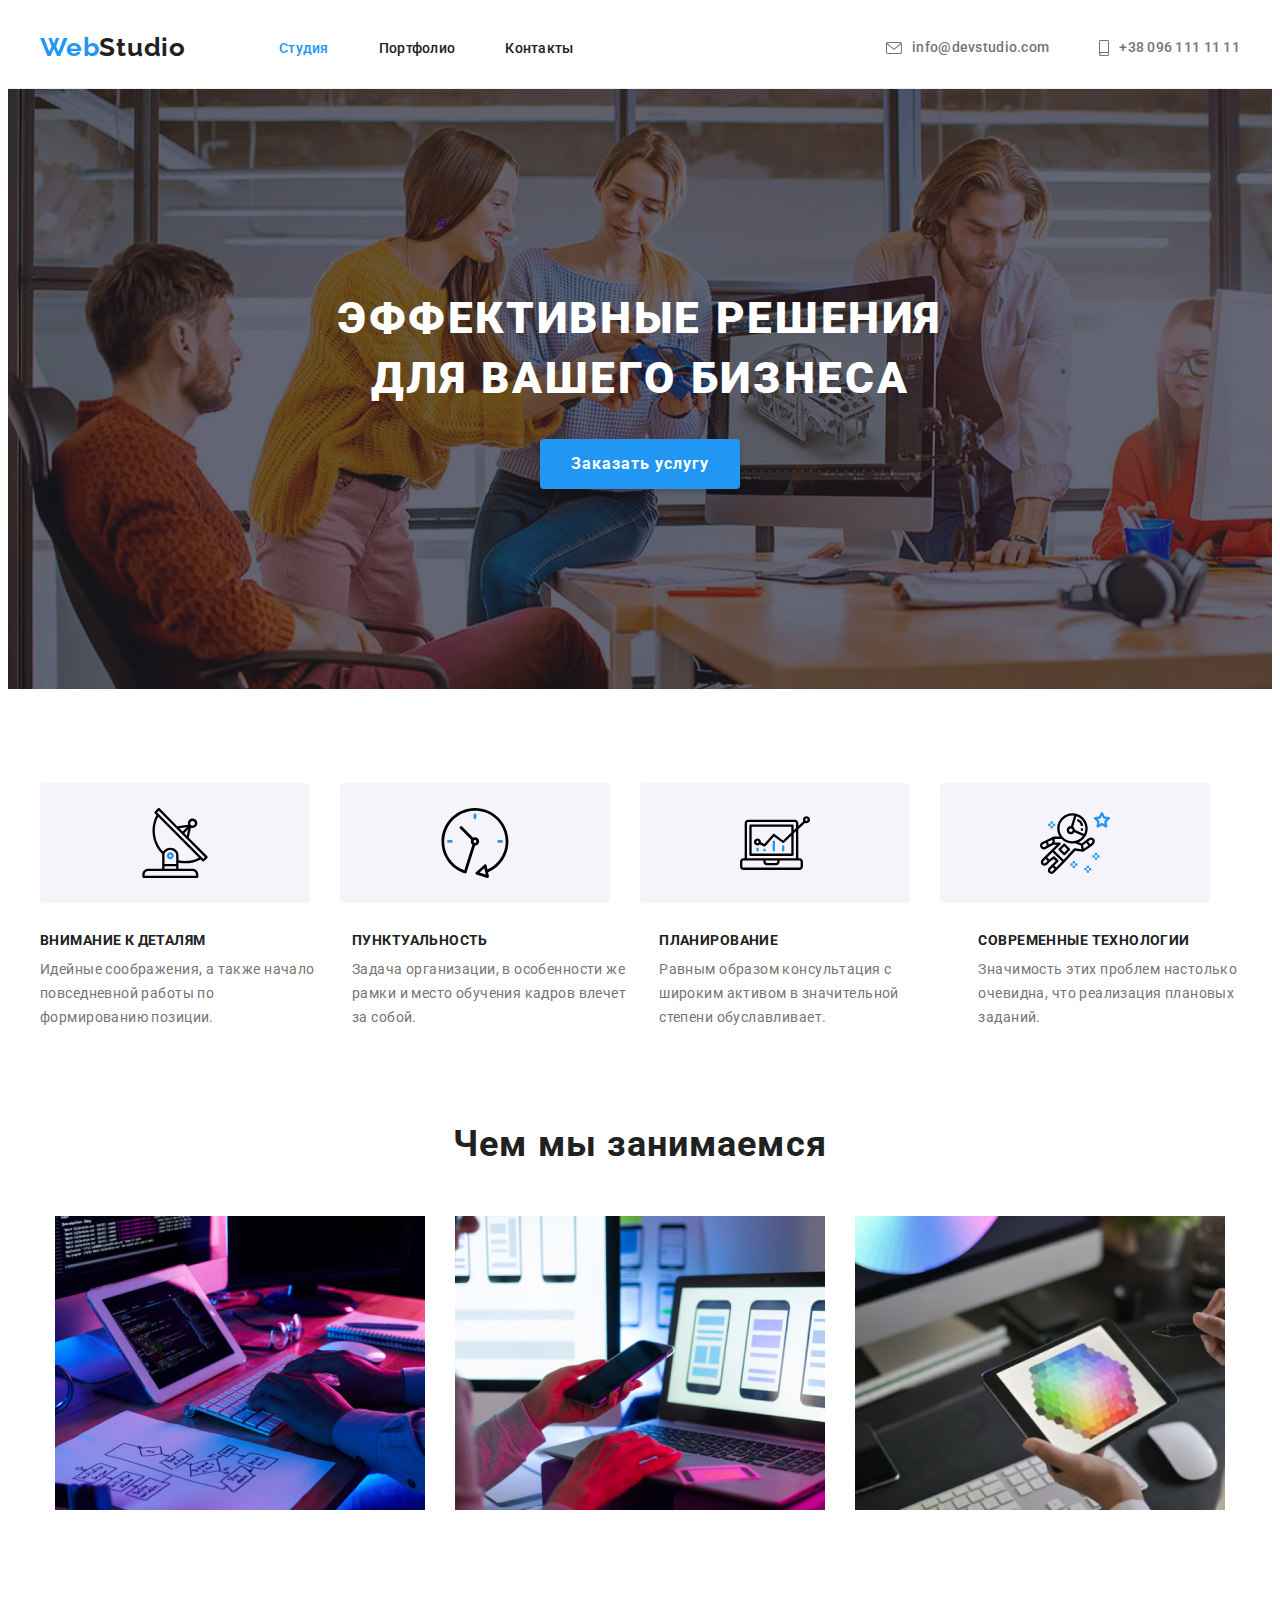
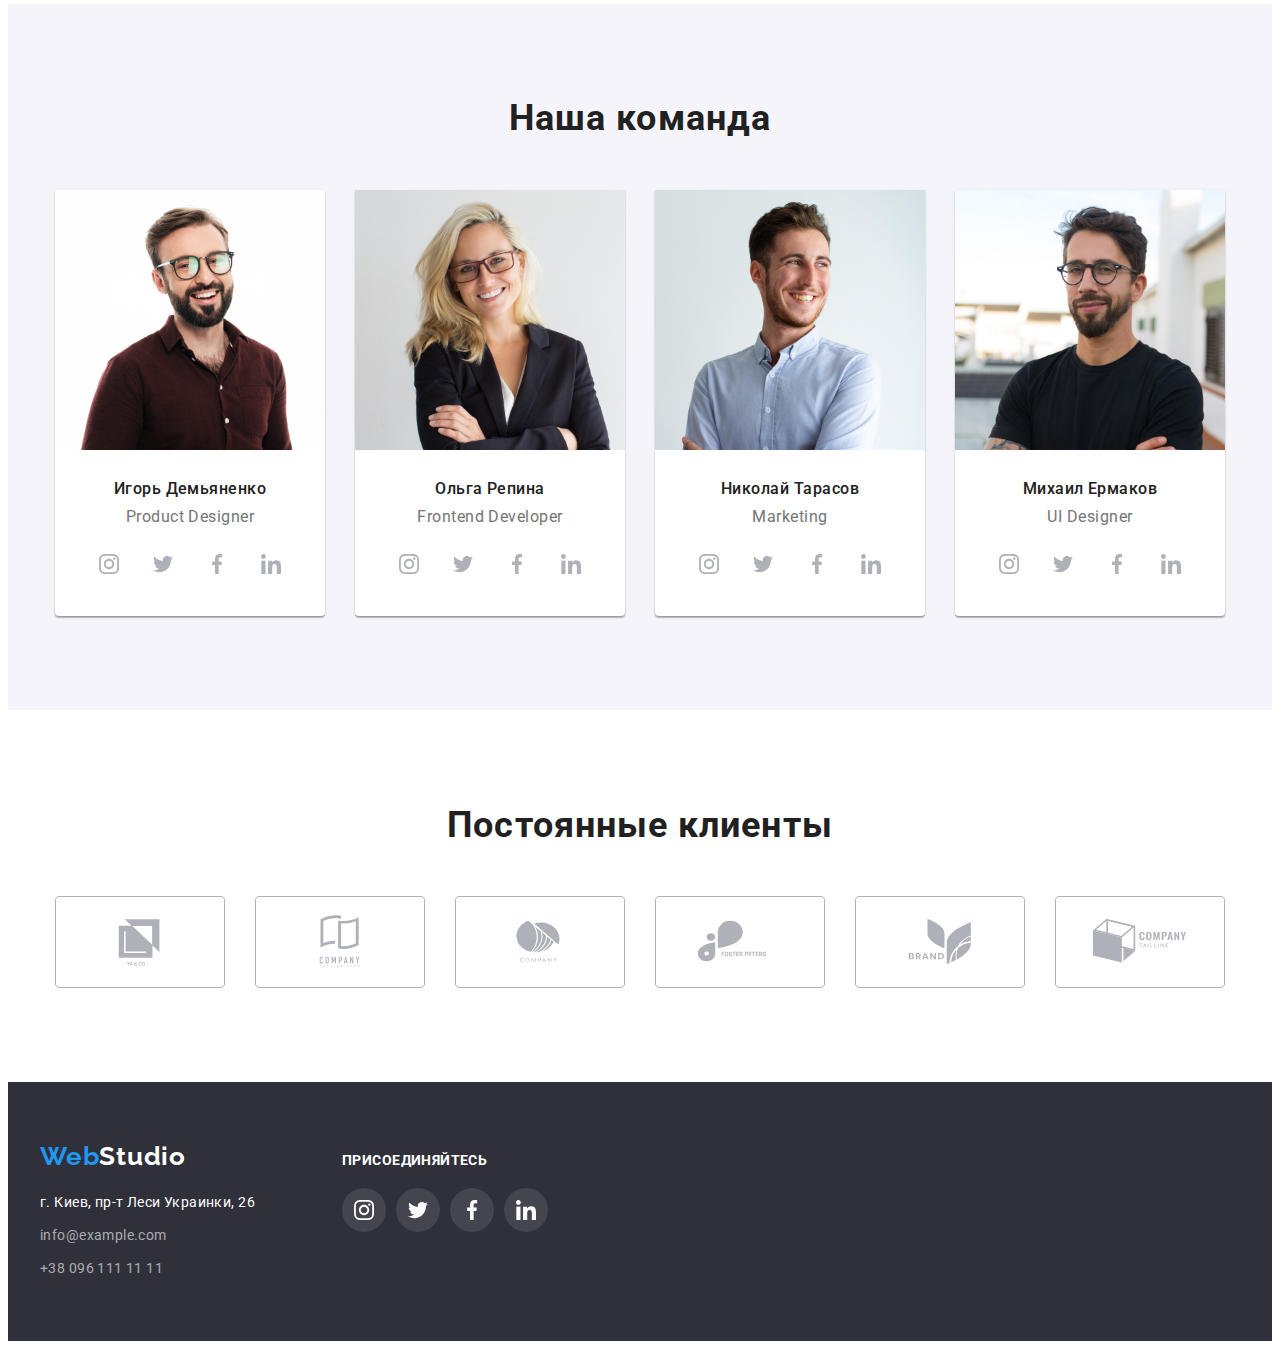
==== index.html @ 55870897 "new repository 5" ====
<!DOCTYPE html>
<html lang="ru">
  <head>
    <meta charset="UTF-8" />
    <meta http-equiv="X-UA-Compatible" content="IE=edge" />
    <meta name="viewport" content="width=device-width, initial-scale=1.0" />
    <link rel="preconnect" href="https://fonts.googleapis.com" />
    <link rel="preconnect" href="https://fonts.gstatic.com" crossorigin />
    <link
      href="https://fonts.googleapis.com/css2?family=Raleway:wght@700&family=Roboto:wght@400;500;700;900&display=swap"
      rel="stylesheet"
    />
    <link
      rel="stylesheet"
      href="https://cdnjs.cloudflare.com/ajax/libs/modern-normalize/1.1.0/modern-normalize.min.css"
      integrity="sha512-wpPYUAdjBVSE4KJnH1VR1HeZfpl1ub8YT/NKx4PuQ5NmX2tKuGu6U/JRp5y+Y8XG2tV+wKQpNHVUX03MfMFn9Q=="
      crossorigin="anonymous"
      referrerpolicy="no-referrer"
    />
    <link rel="stylesheet" href="./css/styles.css"/>
    <title>WebStudio</title>
  </head>
  <!----------------------------------------Header site------------------------------------>
  <body>
    <header class="header">
      <div class="header container">
        <a href="./index.html" class="top-logo link">
          Web<span class="header-logo">Studio</span>
        </a>
        <nav class="header-nav">
          <ul class="header-nav-list list">
            <li class="header-nav-links"><a href="" class="link current">Студия</a></li>
            <li class="header-nav-links"><a href="./portfolio.html" class="link">Портфолио</a></li>
            <li class="header-nav-links"><a href="" class="link">Контакты</a></li>
          </ul>
        </nav>

        <ul class="header-contacts list">
          <li class="header-contacts-item">
            <a href="mailto:info@devstudio.com" class="header-email-first link"
              ><svg class="email-first-icon" width="16" height="12">
                      <use href="./images/icons/symbol-defs.svg#icon-envelope-hover"></use>
                    </svg>info@devstudio.com</a>
          </li>
          <li class="header-contacts-item">
            <a href="tel:+380961111111" class="header-tel-first link"><svg class="tel-first-icon" width="10" height="16">
                <use href="./images/icons/symbol-defs.svg#icon-smartphone"></use>
              </svg>+38 096 111 11 11</a>
          </li>
        </ul>
      </div>
    </header>

    <main>
      <!--------------------------------------Hero------------------------------->
      <section class="hero">
        <div class="container">
          <h1 class="hero-title">Эффективные решения для вашего бизнеса</h1>
          <button type="button" class="hero-button primary">Заказать услугу</button>
        </div>
      </section>
      <!--------------------------------------Peculiarities--------------------->

      <section class="section peculiarities">
        <div class="container">
          <h2 class="visually-hidden">Особенности</h2>


            <ul class="peculiarities-image-list list">
                <li class="peculiarities-image-item">
                  <div class="peculiarities-image"><svg class="peculiarities-image-icon" width="70" height="70">
                      <use href="./images/icons/symbol-defs.svg#icon-antenna"></use>
                    </svg>
                    </div>
                </li>
                <li class="peculiarities-image-item">
                  <div class="peculiarities-image"><svg class="peculiarities-image-icon" width="70" height="70">
                      <use href="./images/icons/symbol-defs.svg#icon-clock"></use>
                    </svg>
                    </div>
                </li>
                <li class="peculiarities-image-item">
                  <div class="peculiarities-image"><svg class="peculiarities-image-icon" width="70" height="70">
                      <use href="./images/icons/symbol-defs.svg#icon-diagram"></use>
                    </svg>
                    </div>
                </li>
                <li class="peculiarities-image-item">
                  <div class="peculiarities-image">
                  <svg class="peculiarities-image-icon" width="70" height="70">
                      <use href="./images/icons/symbol-defs.svg#icon-astronaut"></use>
                    </svg>
                    </div>
                </li>
            </ul>

          <ul class="peculiarities-list list">
            <li class="peculiarities-items">
              <h3 class="peculiarities-title">Внимание к деталям</h3>
              <p class="peculiarities-desc">
                Идейные соображения, а также начало повседневной работы по формированию позиции.
              </p>
            </li>
            <li class="peculiarities-items">
              <h3 class="peculiarities-title">Пунктуальность</h3>
              <p class="peculiarities-desc">
                Задача организации, в особенности же рамки и место обучения кадров влечет за собой.
              </p>
            </li>
            <li class="peculiarities-items">
              <h3 class="peculiarities-title">Планирование</h3>
              <p class="peculiarities-desc">
                Равным образом консультация с широким активом в значительной степени обуславливает.
              </p>
            </li>
            <li class="peculiarities-items">
              <h3 class="peculiarities-title">Современные технологии</h3>
              <p class="peculiarities-desc">
                Значимость этих проблем настолько очевидна, что реализация плановых заданий.
              </p>
            </li>
          </ul>
        </div>
      </section>
      <!------------------------------------What are we doing--------------------------------------------------->
      <section class="section work">
        <div class="container">
          <h2 class="work-title">Чем мы занимаемся</h2>
          <ul class="work-list list">
            <li class="work-image">
              <img src="./images/img1.jpg" alt="Планшет" width="370" />
            </li>
            <li class="work-image">
              <img src="./images/img2.jpg" alt="Ноутбук" width="370" />
            </li>
            <li class="work-image">
              <img src="./images/img3.jpg" alt="Телефон" width="370" />
            </li>
          </ul>
        </div>
      </section>
      <!-------------------------------------Command-list------------------------------------>
      <section class="section command">
        <div class="container">
          <h2 class="command-title">Наша команда</h2>
          <ul class="command-list list">
            <li class="command-image">
              <img src="images/foto/img1.jpg" alt="Игорь" width="270" />
              <h3 class="name-title">Игорь Демьяненко</h3>
              <p lang="en" class="speciality-user">Product Designer</p>
              <ul class="command-soc-list list">
                <li class="command-soc-item">
                  <a href="" class="command-soc-link"
                    ><svg class="command-soc-icon" width="20" height="20">
                      <use href="./images/icons/symbol-defs.svg#icon-instagram"></use>
                    </svg>
                  </a>
                </li>
                <li class="command-soc-item">
                  <a href="" class="command-soc-link"
                    ><svg class="command-soc-icon" width="20" height="20">
                      <use href="./images/icons/symbol-defs.svg#icon-twitter"></use>
                    </svg>
                  </a>
                </li>
                <li class="command-soc-item">
                  <a href="" class="command-soc-link"
                    ><svg class="command-soc-icon" width="20" height="20">
                      <use href="./images/icons/symbol-defs.svg#icon-facebook"></use>
                    </svg>
                  </a>
                </li>
                <li class="command-soc-item">
                  <a href="" class="command-soc-link"
                    ><svg class="command-soc-icon" width="20" height="20">
                      <use href="./images/icons/symbol-defs.svg#icon-linkedin"></use>
                    </svg>
                  </a>
                </li>
              </ul>
            </li>
            <li class="command-image">
              <img src="images/foto/img2.jpg" alt="Ольга" width="270" />
              <h3 class="name-title">Ольга Репина</h3>
              <p lang="en" class="speciality-user">Frontend Developer</p>
              <ul class="command-soc-list list">
                <li class="command-soc-item">
                  <a href="" class="command-soc-link"
                    ><svg class="command-soc-icon" width="20" height="20">
                      <use href="./images/icons/symbol-defs.svg#icon-instagram"></use>
                    </svg>
                  </a>
                </li>
                <li class="command-soc-item">
                  <a href="" class="command-soc-link"
                    ><svg class="command-soc-icon" width="20" height="20">
                      <use href="./images/icons/symbol-defs.svg#icon-twitter"></use>
                    </svg>
                  </a>
                </li>
                <li class="command-soc-item">
                  <a href="" class="command-soc-link"
                    ><svg class="command-soc-icon" width="20" height="20">
                      <use href="./images/icons/symbol-defs.svg#icon-facebook"></use>
                    </svg>
                  </a>
                </li>
                <li class="command-soc-item">
                  <a href="" class="command-soc-link"
                    ><svg class="command-soc-icon" width="20" height="20">
                      <use href="./images/icons/symbol-defs.svg#icon-linkedin"></use>
                    </svg>
                  </a>
                </li>
              </ul>
            </li>
            <li class="command-image">
              <img src="images/foto/img3.jpg" alt="Николай" width="270" />
              <h3 class="name-title">Николай Тарасов</h3>
              <p lang="en" class="speciality-user">Marketing</p>
              <ul class="command-soc-list list">
                <li class="command-soc-item">
                  <a href="" class="command-soc-link"
                    ><svg class="command-soc-icon" width="20" height="20">
                      <use href="./images/icons/symbol-defs.svg#icon-instagram"></use>
                    </svg>
                  </a>
                </li>
                <li class="command-soc-item">
                  <a href="" class="command-soc-link"
                    ><svg class="command-soc-icon" width="20" height="20">
                      <use href="./images/icons/symbol-defs.svg#icon-twitter"></use>
                    </svg>
                  </a>
                </li>
                <li class="command-soc-item">
                  <a href="" class="command-soc-link"
                    ><svg class="command-soc-icon" width="20" height="20">
                      <use href="./images/icons/symbol-defs.svg#icon-facebook"></use>
                    </svg>
                  </a>
                </li>
                <li class="command-soc-item">
                  <a href="" class="command-soc-link"
                    ><svg class="command-soc-icon" width="20" height="20">
                      <use href="./images/icons/symbol-defs.svg#icon-linkedin"></use>
                    </svg>
                  </a>
                </li>
              </ul>
            </li>
            <li class="command-image">
              <img src="images/foto/img4.jpg" alt="Михаил" width="270" />
              <h3 class="name-title">Михаил Ермаков</h3>
              <p lang="en" class="speciality-user">UI Designer</p>
              <ul class="command-soc-list list">
                <li class="command-soc-item">
                  <a href="" class="command-soc-link"
                    ><svg class="command-soc-icon" width="20" height="20">
                      <use href="./images/icons/symbol-defs.svg#icon-instagram"></use>
                    </svg>
                  </a>
                </li>
                <li class="command-soc-item">
                  <a href="" class="command-soc-link"
                    ><svg class="command-soc-icon" width="20" height="20">
                      <use href="./images/icons/symbol-defs.svg#icon-twitter"></use>
                    </svg>
                  </a>
                </li>
                <li class="command-soc-item">
                  <a href="" class="command-soc-link"
                    ><svg class="command-soc-icon" width="20" height="20">
                      <use href="./images/icons/symbol-defs.svg#icon-facebook"></use>
                    </svg>
                  </a>
                </li>
                <li class="command-soc-item">
                  <a href="" class="command-soc-link"
                    ><svg class="command-soc-icon" width="20" height="20">
                      <use href="./images/icons/symbol-defs.svg#icon-linkedin"></use>
                    </svg>
                  </a>
                </li>
              </ul>
            </li>
          </ul>
            </li>     
        </div>
      </section>
<!----------------------------------------Regular customers-------------------------->
  <section class="section customers">
    <div class="container">
    <h2 class="customers-title">Постоянные клиенты</h2>
    <ul class="customers-list list">
                <li class="customers-image">
                  <a href="" class="customers-link"><svg class="customers-icon" width="106" height="60">
                      <use href="./images/icons/symbol-defs.svg#icon-Logo"></use>
                    </svg>
                  </a></li>
                <li class="customers-image">
                  <a href="" class="customers-link"
                    ><svg class="customers-icon" width="106" height="60">
                      <use href="./images/icons/symbol-defs.svg#icon-Logo-1"></use>
                    </svg>
                  </a></li>
                <li class="customers-image">
                  <a href="" class="customers-link"
                    ><svg class="customers-icon" width="106" height="60">
                      <use href="./images/icons/symbol-defs.svg#icon-Logo-2"></use>
                    </svg>
                  </a></li>
                <li class="customers-image">
                  <a href="" class="customers-link"
                    ><svg class="customers-icon" width="106" height="60">
                      <use href="./images/icons/symbol-defs.svg#icon-Logo-3"></use>
                    </svg>
                  </a></li>
                <li class="customers-image">
                  <a href="" class="customers-link"
                    ><svg class="customers-icon" width="106" height="60">
                      <use href="./images/icons/symbol-defs.svg#icon-Logo-4"></use>
                    </svg>
                  </a></li>
                <li class="customers-image">
                  <a href="" class="customers-link"
                    ><svg class="customers-icon" width="106" height="60">
                      <use href="./images/icons/symbol-defs.svg#icon-Logo-5"></use>
                    </svg>
                  </a></li>
    </ul>
</div>
  </section>

    </main>

    <!----------------------------------------Footer----------------------------------------->
    <footer class="footer">
      <div class="container">
        <div class="bottom-adress">
        <a href="./index.html" class="bottom-logo link">
          Web<span class="footer-logo">Studio</span>
        </a>
        <address class="footer-address">
          <ul class="footer-list list">
            <li class="footer-map">
              <a
                href="https://bit.ly/3pXMvUd"
                target="_blank"
                rel="noopener noreferrer"
                class="footer-map link"
                >г. Киев, пр-т Леси Украинки, 26</a
              >
            </li>
            <li class="footer-email">
              <a href="mailto:info@devstudio.com" class="footer-email link">info@example.com</a>
            </li>
            <li class="footer-tel">
              <a href="tel:+380961111111" class="footer-tel link">+38 096 111 11 11</a>
            </li>
          </ul>
        </address>
      </div>

  <div class="join">
    <p class="join-title">ПРИСОЕДИНЯЙТЕСЬ</p>
        <ul class="join-list">
          <li class="join-image">
            <a href="" class="join-link"
              ><svg class="join-soc-icon" width="20" height="20">
                <use href="./images/icons/symbol-defs.svg#icon-instagram"></use>
              </svg>
            </a>
          </li>
          <li class="join-image">
            <a href="" class="join-link"
              ><svg class="join-soc-icon" width="20" height="20">
                <use href="./images/icons/symbol-defs.svg#icon-twitter"></use>
              </svg>
            </a>
          </li>
          <li class="join-image">
            <a href="" class="join-link"
              ><svg class="join-soc-icon" width="20" height="20">
                <use href="./images/icons/symbol-defs.svg#icon-facebook"></use>
              </svg>
            </a>
          </li>
          <li class="join-image">
            <a href="" class="join-link"
              ><svg class="join-soc-icon" width="20" height="20">
                <use href="./images/icons/symbol-defs.svg#icon-linkedin"></use>
              </svg>
            </a>
          </li>
        </ul>
    </div>
</div>

    </footer>
  </body>
</html>
---- css/styles.css ----
/*Стили для index.html*/

/* цвет основного текста #212121 */
/* вторичный цвет текста #757575 */
/* белый #FFFFFF */
/* акцент #2196F3 */
/* вторичный цвет фона #2F303A */

:root {
  --primary-text-color: #212121;
  --title-text-color: #757575;
  --accent-color: #2196f3;
  --primary-white-color: #ffffff;
  --secondary-background-color: #2f303a;
  --section-background-color: #f5f4fa;
  --border-color: #eeeeee;
}

body {
  font-family: 'Roboto', 'Raleway', sans-serif;
  background-color: var(--primary-white-color);
  color: var(--primary-text-color);
  font-size: 14px;
  letter-spacing: 0.03em;
}

p,
h1,
h2,
h3 {
  margin: 0;
}

ul {
  padding: 0;
  margin: 0;
}

img {
  display: block;
  max-width: 100%;
  height: auto;
}

.link {
  text-decoration: none;
}

.list {
  list-style: none;
}

.container {
  width: 1200px;
  padding-left: 15px;
  padding-right: 15px;
  margin: 0 auto;
}

.visually-hidden {
  position: absolute;
  white-space: nowrap;
  width: 1px;
  height: 1px;
  overflow: hidden;
  border: 0;
  padding: 0;
  clip: rect(0 0 0 0);
  clip-path: inset(50%);
  margin: -1px;
}

/*-------------------------------Header site-----------------------*/

.header {
  height: 80px;
  border-bottom: 1px solid var(--border-color);
}

.header .container {
  display: flex;
  align-items: center;
}

.top-logo {
  font-family: 'Raleway';
  font-style: normal;
  font-weight: 700;
  font-size: 26px;
  line-height: 1.12;
  letter-spacing: 0.03em;
  color: var(--accent-color);

  margin-right: 93px;
  padding-top: 24px;
  padding-bottom: 25px;
}

.header-logo {
  color: var(--primary-text-color);
}

.header-nav-list {
  display: flex;
  margin-left: auto;
}

.header-nav-links > .link.current {
  background-color: var(--primary-white-color);
  color: var(--accent-color);
}

.header-nav-links .link:hover,
.header-nav-links .link:focus {
  background-color: var(--primary-white-color);
  color: var(--accent-color);
}

.header-nav-links > .link {
  font-style: normal;
  font-weight: 500;
  font-size: 14px;
  line-height: 1.14;
  letter-spacing: 0.02em;
  color: var(--primary-text-color);

  padding-top: 32px;
  padding-bottom: 32px;
}

.header-nav-links:not(:last-child) {
  margin-right: 50px;
}

.header-contacts {
  display: flex;
  margin-left: auto;
}

.header-contacts .link:hover,
.header-contacts .link:focus {
  background-color: var(--primary-white-color);
  color: var(--accent-color);
}

.header-email-first,
.header-email-second {
  margin-right: 50px;
}

.header-email-first,
.header-tel-first,
.header-email-second,
.header-tel-second {
  display: flex;
  align-items: center;
  font-style: normal;
  font-weight: 500;
  font-size: 14px;
  line-height: 1.14;
  letter-spacing: 0.02em;
  color: var(--title-text-color);

  padding-top: 32px;
  padding-bottom: 32px;
}

.email-first-icon,
.tel-first-icon,
.email-second-icon,
.tel-second-icon {
  margin-right: 10px;
  fill: currentColor;
}

/*----------------------------------Hero----------------------------*/

.hero {
  background-color: var(--secondary-background-color);
  padding-top: 200px;
  padding-bottom: 200px;
  background-image: linear-gradient(rgba(47, 48, 58, 0.4), rgba(47, 48, 58, 0.4)),
    url(../images/hero-bg/hero-bg.jpg);
  background-repeat: no-repeat;
  background-size: cover;
  max-width: 1600px;
  margin: 0 auto;
}

.hero-title {
  font-weight: 900;
  font-size: 44px;
  line-height: 1.36;
  text-align: center;
  letter-spacing: 0.06em;
  text-transform: uppercase;
  color: var(--primary-white-color);

  margin: 0 auto;
  margin-bottom: 30px;
  max-width: 696px;
}

/*-------------------------------HeroButton--------------------------*/

.hero-button.primary {
  font-family: 'Roboto';
  font-style: normal;
  font-weight: 700;
  min-width: 200px;
  height: 50px;
  font-size: 16px;
  line-height: 1.88;
  display: flex;
  align-items: center;
  text-align: center;
  justify-content: center;
  letter-spacing: 0.06em;
  box-shadow: 0px 4px 4px rgba(0, 0, 0, 0.15);
  border-radius: 4px;
  border: none;
  background-color: var(--accent-color);
  color: var(--primary-white-color);

  margin: 0 auto;
}

/*----------------------------------Peculiarities-------------------*/
.section {
  padding-top: 94px;
  padding-bottom: 94px;
}

.peculiarities-image-list {
  display: flex;
  margin-bottom: 30px;
}

.peculiarities-image-item {
  display: flex;
  width: 270px;
  height: 120px;
  background-color: var(--section-background-color);
  justify-content: center;
  border-radius: 4px;
}

.peculiarities-image {
  display: flex;
  justify-content: center;
  align-items: center;
}

.peculiarities-image-item:not(:last-child) {
  margin-right: 30px;
}

.peculiarities-list {
  display: flex;
}

.peculiarities-items:not(:last-child) {
  margin-right: 30px;
}

.peculiarities-title {
  font-weight: 700;
  font-size: 14px;
  line-height: 1.13;
  letter-spacing: 0.03em;
  text-transform: uppercase;
  color: var(--primary-text-color);

  margin-bottom: 10px;
}

.peculiarities-desc {
  line-height: 1.71;
  color: var(--title-text-color);
}
.peculiarities-list,
.title {
  color: var(--primary-text-color);
}

/*----------------------------------What are we doing--------------*/

.work {
  padding-top: 0;
}

.work-list {
  display: flex;
  justify-content: center;
}

.work-image:not(:last-child) {
  margin-right: 30px;
}

.work-title {
  font-weight: 700;
  font-size: 36px;
  line-height: 1.16;
  text-align: center;
  letter-spacing: 0.03em;
  color: var(--primary-text-color);

  margin-bottom: 50px;
}

.work-list,
.title {
  color: var(--primary-text-color);
}

/*-------------------------------Command-list-----------------------*/
.command {
  background-color: var(--section-background-color);
}

.command-list,
.name-title {
  color: var(--primary-text-color);
}

.command-title {
  font-weight: 700;
  font-size: 36px;
  line-height: 1.16;
  text-align: center;
  letter-spacing: 0.03em;
  color: var(--primary-text-color);

  margin-bottom: 50px;
}

.command-list {
  display: flex;
  list-style: none;
  padding: 0;
  margin: 0;
  justify-content: center;
}

.command-image:not(:last-child) {
  margin-right: 30px;
}

.command-image {
  background: var(--primary-white-color);
  box-shadow: 0px 1px 3px rgba(0, 0, 0, 0.12), 0px 1px 1px rgba(0, 0, 0, 0.14),
    0px 2px 1px rgba(0, 0, 0, 0.2);
  border-radius: 0px 0px 4px 4px;
}

.name-title {
  font-weight: 500;
  font-size: 16px;
  line-height: 1.12;
  text-align: center;
  letter-spacing: 0.03em;
  color: var(--primary-text-color);

  margin-top: 30px;
  margin-bottom: 10px;
}

.speciality-user {
  font-size: 16px;
  line-height: 1.12;
  text-align: center;
  letter-spacing: 0.03em;
  color: var(--title-text-color);

  margin-bottom: 16px;
}

.command-soc-list {
  display: flex;
  justify-content: center;
  margin-bottom: 30px;
}

.command-soc-item + .command-soc-item {
  margin-left: 10px;
}

.command-soc-link {
  width: 44px;
  height: 44px;
  background-color: var(--primary-white-color);
  border-radius: 50%;
  display: flex;
  justify-content: center;
  align-items: center;
  fill: #afb1b8;
}

.command-soc-link:hover,
.command-soc-link:focus {
  background-color: var(--accent-color);
  fill: var(--primary-white-color);
}

/*--------------------------------Regular customers---------------------*/

.customers-title {
  font-weight: 700;
  font-size: 36px;
  line-height: 42px;
  text-align: center;
  letter-spacing: 0.03em;
  color: var(--primary-text-color);

  margin-bottom: 50px;
}

.customers-list {
  display: flex;
  list-style: none;
  padding: 0;
  margin: 0;
  justify-content: center;
}

.customers-image + .customers-image {
  margin-left: 30px;
}

.customers-link {
  width: 170px;
  height: 92px;
  background-color: var(--primary-white-color);
  display: flex;
  justify-content: center;
  align-items: center;
  fill: #afb1b8;

  border: 1px solid #afb1b8;
  box-sizing: border-box;
  border-radius: 4px;
}

.customers-link:hover,
.customers-link:focus {
  background-color: var(--primary-white-color);
  fill: var(--accent-color);
}

/*--------------------------------Footer--------------------------------*/

.footer {
  background-color: var(--secondary-background-color);

  padding-top: 60px;
  padding-bottom: 60px;
}

.footer .container {
  display: flex;
  align-items: baseline;
}

.bottom-logo {
  font-family: 'Raleway';
  font-style: normal;
  font-weight: 700;
  font-size: 26px;
  line-height: 1.12;
  letter-spacing: 0.03em;
  color: var(--accent-color);

  margin-right: 156px;
}

.footer-logo {
  color: var(--primary-white-color);
}

.footer-address {
  margin-top: 20px;
}

.footer-list {
  font-family: 'Roboto';
  font-style: normal;
  line-height: 1.71;
  letter-spacing: 0.03em;
  color: var(--primary-white-color);
}

.footer-map {
  line-height: 1.71;
  cursor: default;
  color: var(--primary-white-color);

  margin-bottom: 9px;
}

.footer-map .link:hover,
.footer-map .link:focus {
  background-color: var(--secondary-background-color);
  color: var(--accent-color);
}

.footer-email,
.footer-tel {
  line-height: 1.71;
  cursor: default;
  color: rgba(255, 255, 255, 0.6);

  margin-bottom: 9px;
}

.footer-tel {
  margin-bottom: 0;
}

.footer-email .link:hover,
.footer-email .link:focus,
.footer-tel .link:hover,
.footer-tel .link:focus {
  background-color: var(--secondary-background-color);
  color: var(--accent-color);
}

.join-title {
  font-weight: 700;
  line-height: 16px;
  text-transform: uppercase;
  color: var(--primary-white-color);

  margin-bottom: 20px;
}

.join-list {
  display: flex;
  list-style: none;
}

.join-image:not(:last-child) {
  margin-right: 10px;
}

.join-link {
  width: 44px;
  height: 44px;
  background-color: rgba(255, 255, 255, 0.1);
  border-radius: 50%;
  display: flex;
  justify-content: center;
  align-items: center;
  fill: var(--primary-white-color);
}

.join-link:hover,
.join-link:focus {
  background-color: var(--accent-color);
  fill: var(--primary-white-color);
}

/*--------------------------Стили для portfolio.html----------------*/

.filter-list {
  display: flex;
  justify-content: center;
  margin-bottom: 50px;
}

.filter-list {
  font-weight: 500;
  font-size: 16px;
  line-height: 1.62;
  letter-spacing: 0.03em;
  color: var(--primary-text-color);
}

.filter-btn {
  margin-left: 8px;
}

.portfolio-button.primary {
  max-width: 73px;
  height: 38px;
  box-shadow: 0px 3px 1px rgba(0, 0, 0, 0.1), 0px 1px 2px rgba(0, 0, 0, 0.08),
    0px 2px 2px rgba(0, 0, 0, 0.12);
  border-radius: 4px;
  border: none;
  background-color: var(--accent-color);
  color: var(--primary-white-color);
}

.portfolio-button:hover,
.portfolio-button:focus {
  background-color: var(--accent-color);
  color: var(--primary-white-color);
}

.portfolio-button,
.filter-title {
  font-family: 'Roboto';
  font-style: normal;
  font-weight: 500;
  font-size: 16px;
  line-height: 1.62;
  letter-spacing: 0.03em;
  width: 130px;
  height: 38px;
  left: 976px;
  top: 174px;
  background: var(--section-background-color);
  border-radius: 4px;
  border: none;
}

/*-----------------------------------Foto progects----------------------------*/
.progect-image-list {
  display: flex;
  flex-wrap: wrap;
  justify-content: center;
  margin-right: -30px;
  margin-bottom: -30px;
}

.progect-img-item {
  background: var(--primary-white-color);

  margin-right: 30px;
  margin-bottom: 30px;
}

.progect-link {
  text-decoration: none;
}

.progect-link:hover,
.progect-link:focus {
  display: block;
  box-shadow: 0px 1px 1px rgba(0, 0, 0, 0.12), 0px 4px 4px rgba(0, 0, 0, 0.06),
    1px 4px 6px rgba(0, 0, 0, 0.16);
}

.progect-title-text {
  padding: 20px 24px 20px 24px;
  border-left: 1px solid var(--border-color);
  border-right: 1px solid var(--border-color);
  border-bottom: 1px solid var(--border-color);
}

.progect-title {
  font-weight: 700;
  font-size: 18px;
  line-height: 2;
  letter-spacing: 0.06em;
  color: var(--primary-text-color);

  margin-bottom: 4px;
}

.progect-text {
  font-size: 16px;
  line-height: 1.88;
  letter-spacing: 0.03em;
  color: var(--title-text-color);
}
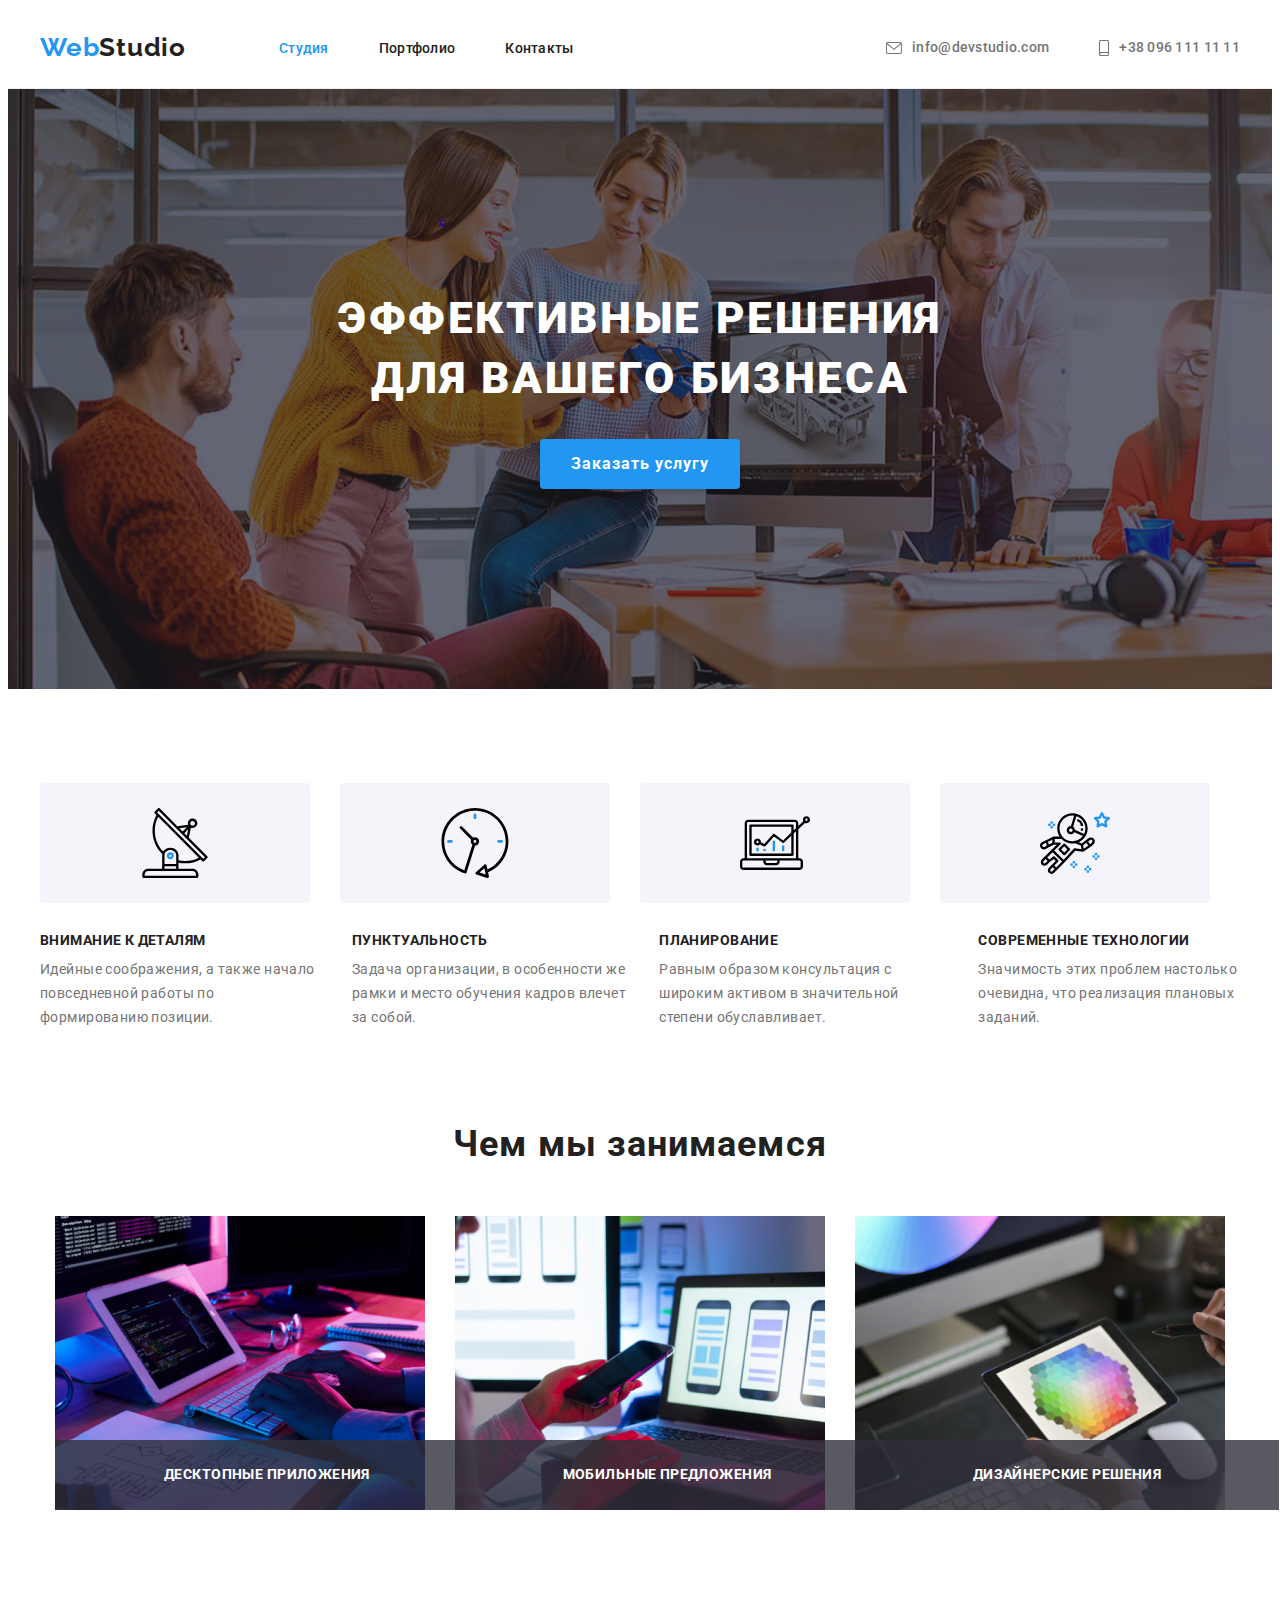
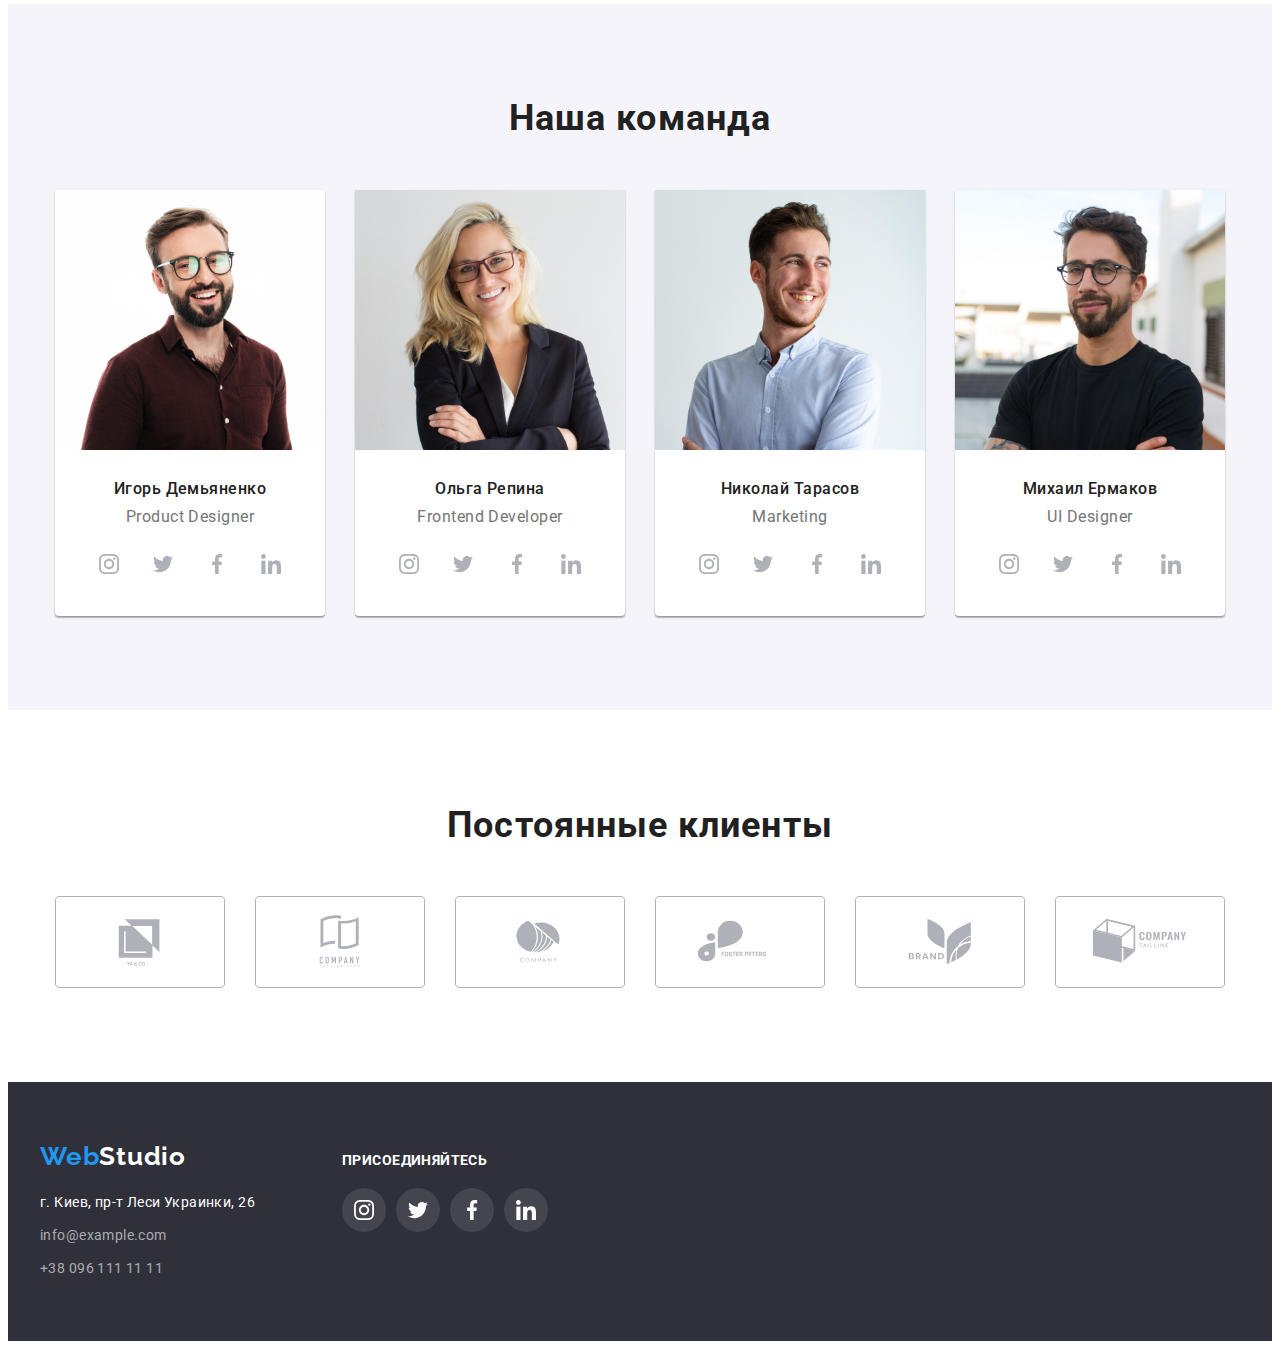
==== commit b35bc061: "добавил все кроме модалки" ====
--- a/index.html
+++ b/index.html
@@ -17,6 +17,10 @@
       crossorigin="anonymous"
       referrerpolicy="no-referrer"
     />
+    <link
+    rel="stylesheet"
+    href="https://cdnjs.cloudflare.com/ajax/libs/animate.css/4.1.1/animate.min.css"
+  />
     <link rel="stylesheet" href="./css/styles.css"/>
     <title>WebStudio</title>
   </head>
@@ -128,14 +132,24 @@
           <h2 class="work-title">Чем мы занимаемся</h2>
           <ul class="work-list list">
             <li class="work-image">
+              <div class="work-wrap">
               <img src="./images/img1.jpg" alt="Планшет" width="370" />
+              <p class="work-text">ДЕСКТОПНЫЕ ПРИЛОЖЕНИЯ</p>
+              </div>
             </li>
             <li class="work-image">
+              <div class="work-wrap">
               <img src="./images/img2.jpg" alt="Ноутбук" width="370" />
+              <p class="work-text">МОБИЛЬНЫЕ ПРЕДЛОЖЕНИЯ</p>
+              </div>
             </li>
             <li class="work-image">
+              <div class="work-wrap">
               <img src="./images/img3.jpg" alt="Телефон" width="370" />
-            </li>
+              <p class="work-text">ДИЗАЙНЕРСКИЕ РЕШЕНИЯ</p>
+              </div>
+            </li>
+            
           </ul>
         </div>
       </section>
--- a/css/styles.css
+++ b/css/styles.css
@@ -105,17 +105,6 @@
   margin-left: auto;
 }
 
-.header-nav-links > .link.current {
-  background-color: var(--primary-white-color);
-  color: var(--accent-color);
-}
-
-.header-nav-links .link:hover,
-.header-nav-links .link:focus {
-  background-color: var(--primary-white-color);
-  color: var(--accent-color);
-}
-
 .header-nav-links > .link {
   font-style: normal;
   font-weight: 500;
@@ -123,6 +112,7 @@
   line-height: 1.14;
   letter-spacing: 0.02em;
   color: var(--primary-text-color);
+  transition: color 250ms cubic-bezier(0.4, 0, 0.2, 1);
 
   padding-top: 32px;
   padding-bottom: 32px;
@@ -130,6 +120,17 @@
 
 .header-nav-links:not(:last-child) {
   margin-right: 50px;
+}
+
+.header-nav-links > .link.current {
+  background-color: var(--primary-white-color);
+  color: var(--accent-color);
+}
+
+.header-nav-links .link:hover,
+.header-nav-links .link:focus {
+  background-color: var(--primary-white-color);
+  color: var(--accent-color);
 }
 
 .header-contacts {
@@ -160,6 +161,7 @@
   line-height: 1.14;
   letter-spacing: 0.02em;
   color: var(--title-text-color);
+  transition: color 250ms cubic-bezier(0.4, 0, 0.2, 1);
 
   padding-top: 32px;
   padding-bottom: 32px;
@@ -309,6 +311,25 @@
   margin-bottom: 50px;
 }
 
+.work-wrap {
+  position: relative;
+}
+
+.work-text {
+  position: absolute;
+  bottom: 0;
+  font-weight: 700;
+  font-size: 14px;
+  line-height: 1.14;
+  text-align: center;
+  letter-spacing: 0.03em;
+  text-transform: uppercase;
+  background-color: rgba(47, 48, 58, 0.8);
+  color: var(--primary-white-color);
+  padding: 27px;
+  width: 370px;
+}
+
 .work-list,
 .title {
   color: var(--primary-text-color);
@@ -390,6 +411,7 @@
   width: 44px;
   height: 44px;
   background-color: var(--primary-white-color);
+  transition: color 250ms, background-color 250ms;
   border-radius: 50%;
   display: flex;
   justify-content: center;
@@ -432,6 +454,7 @@
   width: 170px;
   height: 92px;
   background-color: var(--primary-white-color);
+  transition: color 250ms cubic-bezier(0.4, 0, 0.2, 1);
   display: flex;
   justify-content: center;
   align-items: center;
@@ -494,6 +517,7 @@
   line-height: 1.71;
   cursor: default;
   color: var(--primary-white-color);
+  transition: color 250ms cubic-bezier(0.4, 0, 0.2, 1);
 
   margin-bottom: 9px;
 }
@@ -509,6 +533,7 @@
   line-height: 1.71;
   cursor: default;
   color: rgba(255, 255, 255, 0.6);
+  transition: color 250ms cubic-bezier(0.4, 0, 0.2, 1);
 
   margin-bottom: 9px;
 }
@@ -547,6 +572,7 @@
   width: 44px;
   height: 44px;
   background-color: rgba(255, 255, 255, 0.1);
+  transition: color 250ms, background-color 250ms;
   border-radius: 50%;
   display: flex;
   justify-content: center;
@@ -610,6 +636,7 @@
   left: 976px;
   top: 174px;
   background: var(--section-background-color);
+  transition: color 250ms, background-color 250ms;
   border-radius: 4px;
   border: none;
 }
@@ -632,6 +659,7 @@
 
 .progect-link {
   text-decoration: none;
+  transition: color 250ms, background-color 250ms;
 }
 
 .progect-link:hover,
@@ -641,6 +669,31 @@
     1px 4px 6px rgba(0, 0, 0, 0.16);
 }
 
+.progect-img-item:hover .progect-top-text {
+  transform: translateY(0%);
+}
+
+.progect-top-wrap {
+  position: relative;
+  overflow: hidden;
+}
+
+.progect-top-text {
+  position: absolute;
+  top: 0;
+  font-weight: 400;
+  font-size: 18px;
+  line-height: 1.56;
+  letter-spacing: 0.03em;
+  color: var(--primary-white-color);
+  background-color: rgba(33, 150, 243, 0.9);
+  padding: 63px;
+  height: 100%;
+  transform: translateY(100%);
+  transition: transform 250ms, background-color 250ms;
+  overflow: auto;
+}
+
 .progect-title-text {
   padding: 20px 24px 20px 24px;
   border-left: 1px solid var(--border-color);
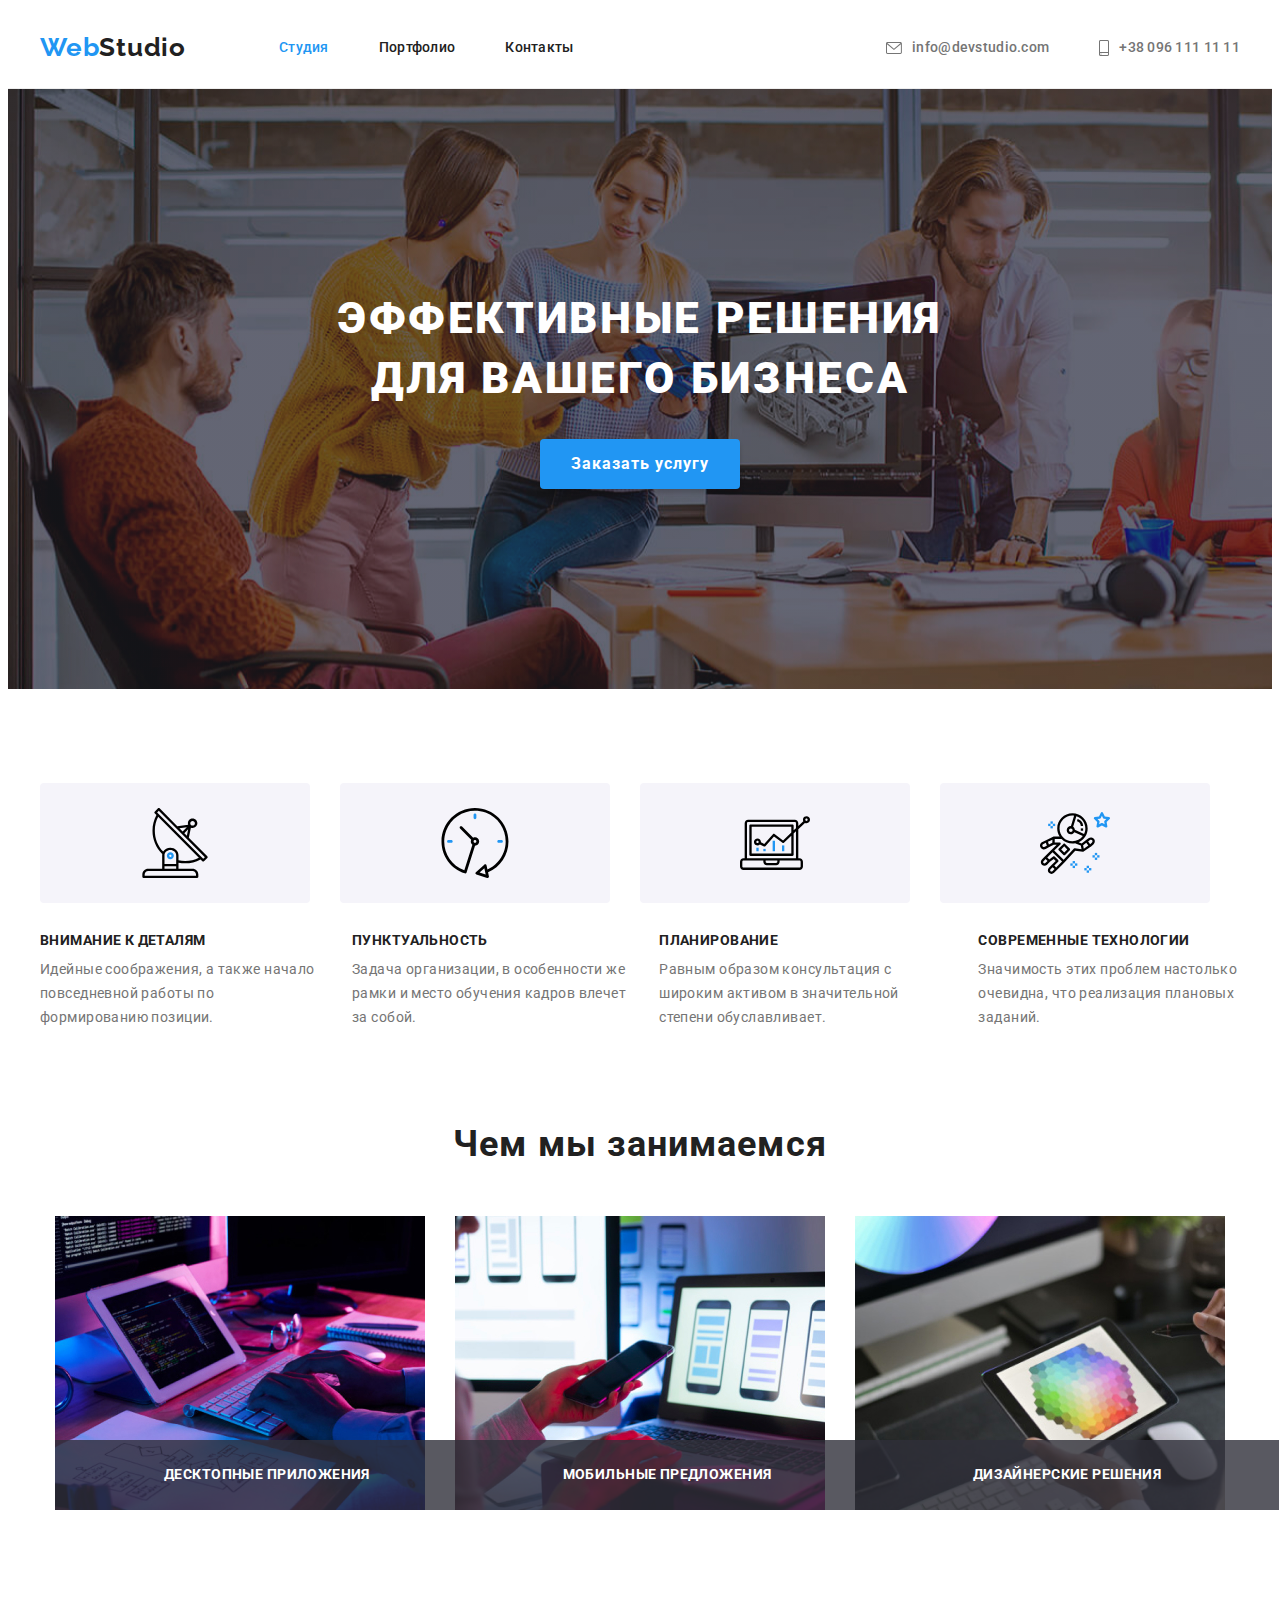
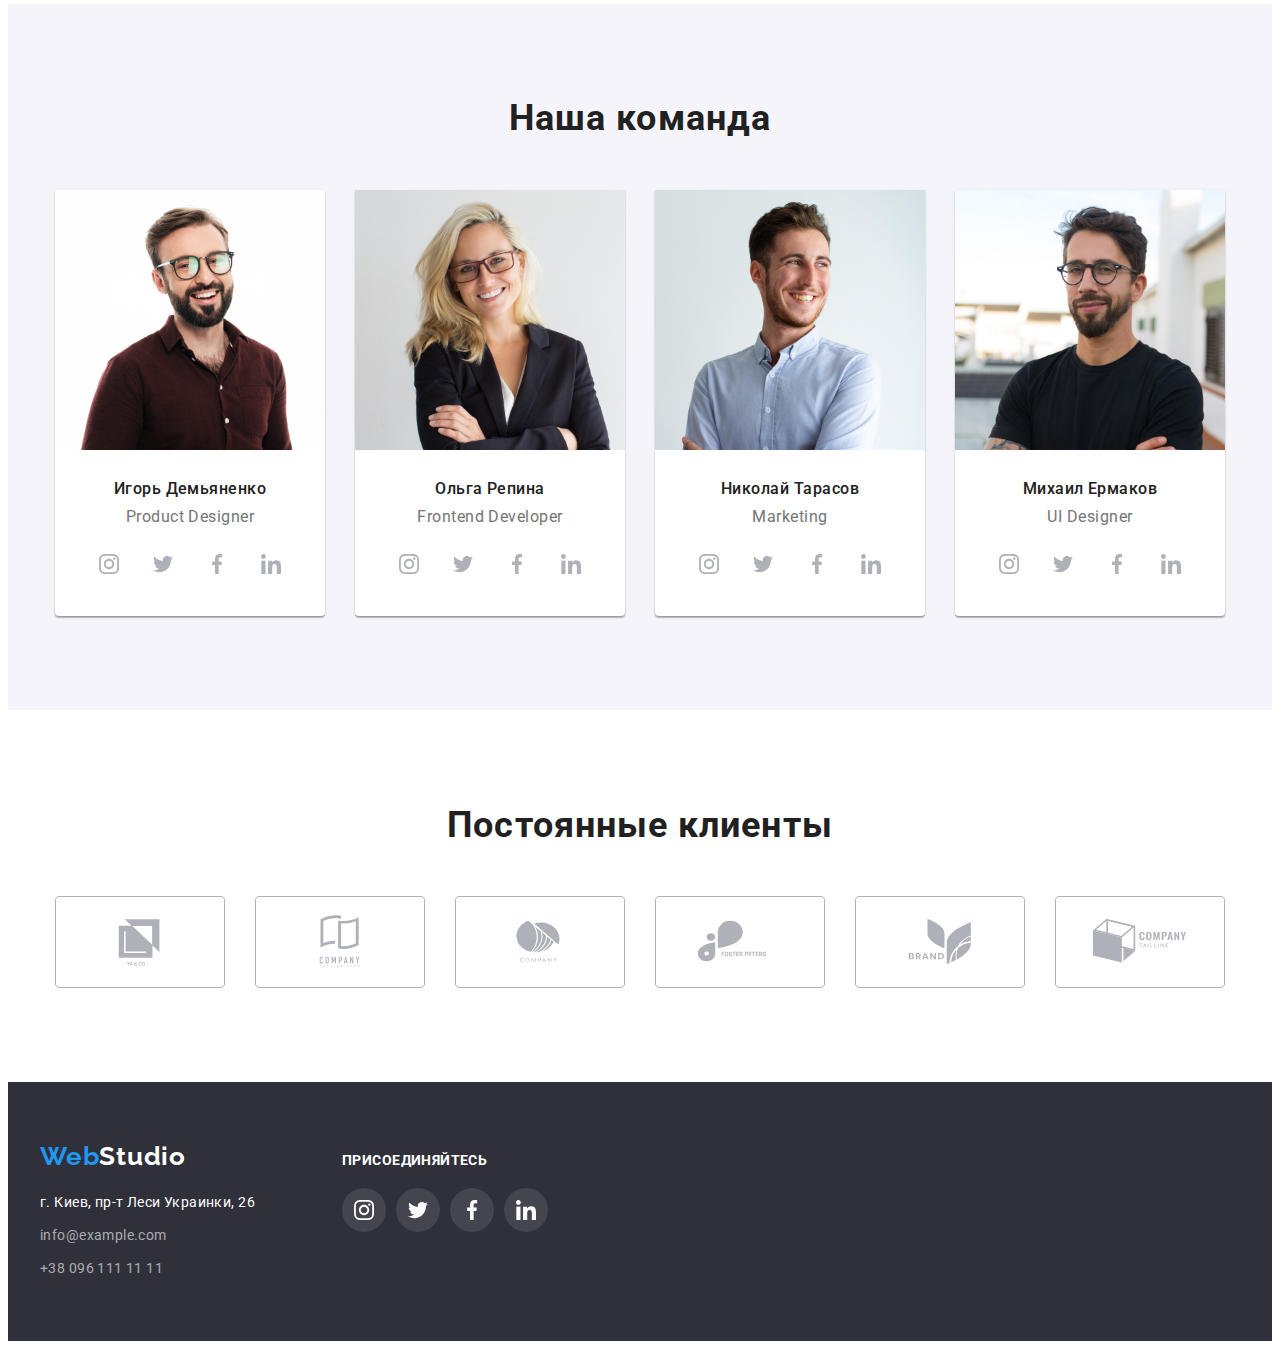
==== commit 0096e2ab: "правки дз5" ====
--- a/index.html
+++ b/index.html
@@ -18,13 +18,15 @@
       referrerpolicy="no-referrer"
     />
     <link
-    rel="stylesheet"
-    href="https://cdnjs.cloudflare.com/ajax/libs/animate.css/4.1.1/animate.min.css"
-  />
-    <link rel="stylesheet" href="./css/styles.css"/>
+      rel="stylesheet"
+      href="https://cdnjs.cloudflare.com/ajax/libs/animate.css/4.1.1/animate.min.css"
+    />
+    <link rel="stylesheet" href="./css/styles.css" />
     <title>WebStudio</title>
   </head>
-  <!----------------------------------------Header site------------------------------------>
+
+  <!--Header site-->
+
   <body>
     <header class="header">
       <div class="header container">
@@ -38,65 +40,72 @@
             <li class="header-nav-links"><a href="" class="link">Контакты</a></li>
           </ul>
         </nav>
-
         <ul class="header-contacts list">
           <li class="header-contacts-item">
             <a href="mailto:info@devstudio.com" class="header-email-first link"
               ><svg class="email-first-icon" width="16" height="12">
-                      <use href="./images/icons/symbol-defs.svg#icon-envelope-hover"></use>
-                    </svg>info@devstudio.com</a>
+                <use href="./images/icons/symbol-defs.svg#icon-envelope-hover"></use>
+              </svg>
+              info@devstudio.com</a
+            >
           </li>
           <li class="header-contacts-item">
-            <a href="tel:+380961111111" class="header-tel-first link"><svg class="tel-first-icon" width="10" height="16">
+            <a href="tel:+380961111111" class="header-tel-first link"
+              ><svg class="tel-first-icon" width="10" height="16">
                 <use href="./images/icons/symbol-defs.svg#icon-smartphone"></use>
-              </svg>+38 096 111 11 11</a>
+              </svg>
+              +38 096 111 11 11</a
+            >
           </li>
         </ul>
       </div>
     </header>
 
+    <!--Hero-->
+
     <main>
-      <!--------------------------------------Hero------------------------------->
       <section class="hero">
         <div class="container">
           <h1 class="hero-title">Эффективные решения для вашего бизнеса</h1>
-          <button type="button" class="hero-button primary">Заказать услугу</button>
+          <button type="button" class="hero-button primary" data-modal-open>Заказать услугу</button>
         </div>
       </section>
-      <!--------------------------------------Peculiarities--------------------->
+
+      <!--Peculiarities-->
 
       <section class="section peculiarities">
         <div class="container">
           <h2 class="visually-hidden">Особенности</h2>
-
-
-            <ul class="peculiarities-image-list list">
-                <li class="peculiarities-image-item">
-                  <div class="peculiarities-image"><svg class="peculiarities-image-icon" width="70" height="70">
-                      <use href="./images/icons/symbol-defs.svg#icon-antenna"></use>
-                    </svg>
-                    </div>
-                </li>
-                <li class="peculiarities-image-item">
-                  <div class="peculiarities-image"><svg class="peculiarities-image-icon" width="70" height="70">
-                      <use href="./images/icons/symbol-defs.svg#icon-clock"></use>
-                    </svg>
-                    </div>
-                </li>
-                <li class="peculiarities-image-item">
-                  <div class="peculiarities-image"><svg class="peculiarities-image-icon" width="70" height="70">
-                      <use href="./images/icons/symbol-defs.svg#icon-diagram"></use>
-                    </svg>
-                    </div>
-                </li>
-                <li class="peculiarities-image-item">
-                  <div class="peculiarities-image">
-                  <svg class="peculiarities-image-icon" width="70" height="70">
-                      <use href="./images/icons/symbol-defs.svg#icon-astronaut"></use>
-                    </svg>
-                    </div>
-                </li>
-            </ul>
+          <ul class="peculiarities-image-list list">
+            <li class="peculiarities-image-item">
+              <div class="peculiarities-image">
+                <svg class="peculiarities-image-icon" width="70" height="70">
+                  <use href="./images/icons/symbol-defs.svg#icon-antenna"></use>
+                </svg>
+              </div>
+            </li>
+            <li class="peculiarities-image-item">
+              <div class="peculiarities-image">
+                <svg class="peculiarities-image-icon" width="70" height="70">
+                  <use href="./images/icons/symbol-defs.svg#icon-clock"></use>
+                </svg>
+              </div>
+            </li>
+            <li class="peculiarities-image-item">
+              <div class="peculiarities-image">
+                <svg class="peculiarities-image-icon" width="70" height="70">
+                  <use href="./images/icons/symbol-defs.svg#icon-diagram"></use>
+                </svg>
+              </div>
+            </li>
+            <li class="peculiarities-image-item">
+              <div class="peculiarities-image">
+                <svg class="peculiarities-image-icon" width="70" height="70">
+                  <use href="./images/icons/symbol-defs.svg#icon-astronaut"></use>
+                </svg>
+              </div>
+            </li>
+          </ul>
 
           <ul class="peculiarities-list list">
             <li class="peculiarities-items">
@@ -126,34 +135,37 @@
           </ul>
         </div>
       </section>
-      <!------------------------------------What are we doing--------------------------------------------------->
+
+      <!--What are we doing-->
+
       <section class="section work">
         <div class="container">
           <h2 class="work-title">Чем мы занимаемся</h2>
           <ul class="work-list list">
             <li class="work-image">
               <div class="work-wrap">
-              <img src="./images/img1.jpg" alt="Планшет" width="370" />
-              <p class="work-text">ДЕСКТОПНЫЕ ПРИЛОЖЕНИЯ</p>
+                <img src="./images/img1.jpg" alt="Планшет" width="370" />
+                <p class="work-text">ДЕСКТОПНЫЕ ПРИЛОЖЕНИЯ</p>
               </div>
             </li>
             <li class="work-image">
               <div class="work-wrap">
-              <img src="./images/img2.jpg" alt="Ноутбук" width="370" />
-              <p class="work-text">МОБИЛЬНЫЕ ПРЕДЛОЖЕНИЯ</p>
+                <img src="./images/img2.jpg" alt="Ноутбук" width="370" />
+                <p class="work-text">МОБИЛЬНЫЕ ПРЕДЛОЖЕНИЯ</p>
               </div>
             </li>
             <li class="work-image">
               <div class="work-wrap">
-              <img src="./images/img3.jpg" alt="Телефон" width="370" />
-              <p class="work-text">ДИЗАЙНЕРСКИЕ РЕШЕНИЯ</p>
-              </div>
-            </li>
-            
+                <img src="./images/img3.jpg" alt="Телефон" width="370" />
+                <p class="work-text">ДИЗАЙНЕРСКИЕ РЕШЕНИЯ</p>
+              </div>
+            </li>
           </ul>
         </div>
       </section>
-      <!-------------------------------------Command-list------------------------------------>
+
+      <!--Command-list-->
+
       <section class="section command">
         <div class="container">
           <h2 class="command-title">Наша команда</h2>
@@ -299,120 +311,133 @@
               </ul>
             </li>
           </ul>
-            </li>     
         </div>
       </section>
-<!----------------------------------------Regular customers-------------------------->
-  <section class="section customers">
-    <div class="container">
-    <h2 class="customers-title">Постоянные клиенты</h2>
-    <ul class="customers-list list">
-                <li class="customers-image">
-                  <a href="" class="customers-link"><svg class="customers-icon" width="106" height="60">
-                      <use href="./images/icons/symbol-defs.svg#icon-Logo"></use>
-                    </svg>
-                  </a></li>
-                <li class="customers-image">
-                  <a href="" class="customers-link"
-                    ><svg class="customers-icon" width="106" height="60">
-                      <use href="./images/icons/symbol-defs.svg#icon-Logo-1"></use>
-                    </svg>
-                  </a></li>
-                <li class="customers-image">
-                  <a href="" class="customers-link"
-                    ><svg class="customers-icon" width="106" height="60">
-                      <use href="./images/icons/symbol-defs.svg#icon-Logo-2"></use>
-                    </svg>
-                  </a></li>
-                <li class="customers-image">
-                  <a href="" class="customers-link"
-                    ><svg class="customers-icon" width="106" height="60">
-                      <use href="./images/icons/symbol-defs.svg#icon-Logo-3"></use>
-                    </svg>
-                  </a></li>
-                <li class="customers-image">
-                  <a href="" class="customers-link"
-                    ><svg class="customers-icon" width="106" height="60">
-                      <use href="./images/icons/symbol-defs.svg#icon-Logo-4"></use>
-                    </svg>
-                  </a></li>
-                <li class="customers-image">
-                  <a href="" class="customers-link"
-                    ><svg class="customers-icon" width="106" height="60">
-                      <use href="./images/icons/symbol-defs.svg#icon-Logo-5"></use>
-                    </svg>
-                  </a></li>
-    </ul>
-</div>
-  </section>
-
+
+      <!--Regular customers-->
+
+      <section class="section customers">
+        <div class="container">
+          <h2 class="customers-title">Постоянные клиенты</h2>
+          <ul class="customers-list list">
+            <li class="customers-image">
+              <a href="" class="customers-link"
+                ><svg class="customers-icon" width="106" height="60">
+                  <use href="./images/icons/symbol-defs.svg#icon-Logo"></use>
+                </svg>
+              </a>
+            </li>
+            <li class="customers-image">
+              <a href="" class="customers-link"
+                ><svg class="customers-icon" width="106" height="60">
+                  <use href="./images/icons/symbol-defs.svg#icon-Logo-1"></use>
+                </svg>
+              </a>
+            </li>
+            <li class="customers-image">
+              <a href="" class="customers-link"
+                ><svg class="customers-icon" width="106" height="60">
+                  <use href="./images/icons/symbol-defs.svg#icon-Logo-2"></use>
+                </svg>
+              </a>
+            </li>
+            <li class="customers-image">
+              <a href="" class="customers-link"
+                ><svg class="customers-icon" width="106" height="60">
+                  <use href="./images/icons/symbol-defs.svg#icon-Logo-3"></use>
+                </svg>
+              </a>
+            </li>
+            <li class="customers-image">
+              <a href="" class="customers-link"
+                ><svg class="customers-icon" width="106" height="60">
+                  <use href="./images/icons/symbol-defs.svg#icon-Logo-4"></use>
+                </svg>
+              </a>
+            </li>
+            <li class="customers-image">
+              <a href="" class="customers-link"
+                ><svg class="customers-icon" width="106" height="60">
+                  <use href="./images/icons/symbol-defs.svg#icon-Logo-5"></use>
+                </svg>
+              </a>
+            </li>
+          </ul>
+        </div>
+      </section>
     </main>
 
-    <!----------------------------------------Footer----------------------------------------->
+    <!--Footer-->
+
     <footer class="footer">
       <div class="container">
         <div class="bottom-adress">
-        <a href="./index.html" class="bottom-logo link">
-          Web<span class="footer-logo">Studio</span>
-        </a>
-        <address class="footer-address">
-          <ul class="footer-list list">
-            <li class="footer-map">
-              <a
-                href="https://bit.ly/3pXMvUd"
-                target="_blank"
-                rel="noopener noreferrer"
-                class="footer-map link"
-                >г. Киев, пр-т Леси Украинки, 26</a
-              >
-            </li>
-            <li class="footer-email">
-              <a href="mailto:info@devstudio.com" class="footer-email link">info@example.com</a>
-            </li>
-            <li class="footer-tel">
-              <a href="tel:+380961111111" class="footer-tel link">+38 096 111 11 11</a>
-            </li>
-          </ul>
-        </address>
+          <a href="./index.html" class="bottom-logo link">
+            Web<span class="footer-logo">Studio</span>
+          </a>
+          <address class="footer-address">
+            <ul class="footer-list list">
+              <li class="footer-map">
+                <a
+                  href="https://bit.ly/3pXMvUd"
+                  target="_blank"
+                  rel="noopener noreferrer"
+                  class="footer-map link"
+                  >г. Киев, пр-т Леси Украинки, 26</a
+                >
+              </li>
+              <li class="footer-email">
+                <a href="mailto:info@devstudio.com" class="footer-email link">info@example.com</a>
+              </li>
+              <li class="footer-tel">
+                <a href="tel:+380961111111" class="footer-tel link">+38 096 111 11 11</a>
+              </li>
+            </ul>
+          </address>
+        </div>
+
+        <div class="join">
+          <p class="join-title">ПРИСОЕДИНЯЙТЕСЬ</p>
+          <ul class="join-list">
+            <li class="join-image">
+              <a href="" class="join-link"
+                ><svg class="join-soc-icon" width="20" height="20">
+                  <use href="./images/icons/symbol-defs.svg#icon-instagram"></use>
+                </svg>
+              </a>
+            </li>
+            <li class="join-image">
+              <a href="" class="join-link"
+                ><svg class="join-soc-icon" width="20" height="20">
+                  <use href="./images/icons/symbol-defs.svg#icon-twitter"></use>
+                </svg>
+              </a>
+            </li>
+            <li class="join-image">
+              <a href="" class="join-link"
+                ><svg class="join-soc-icon" width="20" height="20">
+                  <use href="./images/icons/symbol-defs.svg#icon-facebook"></use>
+                </svg>
+              </a>
+            </li>
+            <li class="join-image">
+              <a href="" class="join-link"
+                ><svg class="join-soc-icon" width="20" height="20">
+                  <use href="./images/icons/symbol-defs.svg#icon-linkedin"></use>
+                </svg>
+              </a>
+            </li>
+          </ul>
+        </div>
       </div>
-
-  <div class="join">
-    <p class="join-title">ПРИСОЕДИНЯЙТЕСЬ</p>
-        <ul class="join-list">
-          <li class="join-image">
-            <a href="" class="join-link"
-              ><svg class="join-soc-icon" width="20" height="20">
-                <use href="./images/icons/symbol-defs.svg#icon-instagram"></use>
-              </svg>
-            </a>
-          </li>
-          <li class="join-image">
-            <a href="" class="join-link"
-              ><svg class="join-soc-icon" width="20" height="20">
-                <use href="./images/icons/symbol-defs.svg#icon-twitter"></use>
-              </svg>
-            </a>
-          </li>
-          <li class="join-image">
-            <a href="" class="join-link"
-              ><svg class="join-soc-icon" width="20" height="20">
-                <use href="./images/icons/symbol-defs.svg#icon-facebook"></use>
-              </svg>
-            </a>
-          </li>
-          <li class="join-image">
-            <a href="" class="join-link"
-              ><svg class="join-soc-icon" width="20" height="20">
-                <use href="./images/icons/symbol-defs.svg#icon-linkedin"></use>
-              </svg>
-            </a>
-          </li>
-        </ul>
+    </footer>
+
+    <div class="backdrop is-hidden" data-modal>
+      <div class="modal">
+        <button type="button" class="modal-close-btn" data-modal-close>X</button>
+      </div>
     </div>
-</div>
-
-    </footer>
+
+    <script src="./js/modal.js"></script>
   </body>
 </html>
-
-
--- a/css/styles.css
+++ b/css/styles.css
@@ -105,6 +105,13 @@
   margin-left: auto;
 }
 
+.header-nav-links {
+  display: flex;
+  position: relative;
+  align-items: flex-end;
+  transition: color 250ms cubic-bezier(0.4, 0, 0.2, 1);
+}
+
 .header-nav-links > .link {
   font-style: normal;
   font-weight: 500;
@@ -131,6 +138,19 @@
 .header-nav-links .link:focus {
   background-color: var(--primary-white-color);
   color: var(--accent-color);
+}
+
+.header-nav-links::after {
+  position: absolute;
+  display: block;
+  content: '';
+  height: 4px;
+  border-radius: 2px;
+  background-color: var(--accent-color);
+}
+.header-nav-links:hover::after,
+.header-nav-links:focus::after {
+  width: 100%;
 }
 
 .header-contacts {
@@ -687,7 +707,7 @@
   letter-spacing: 0.03em;
   color: var(--primary-white-color);
   background-color: rgba(33, 150, 243, 0.9);
-  padding: 63px;
+  padding: 63px 24px 63px 24px;
   height: 100%;
   transform: translateY(100%);
   transition: transform 250ms, background-color 250ms;
@@ -717,3 +737,45 @@
   letter-spacing: 0.03em;
   color: var(--title-text-color);
 }
+
+/*-------------------------------------Backdrop-----------------*/
+
+.backdrop {
+  position: fixed;
+  top: 0;
+  width: 100%;
+  height: 100%;
+  background-color: rgba(255, 255, 255, 0.1);
+  display: flex;
+  align-items: center;
+  justify-content: center;
+  transition: opacity 250ms, visibility 250ms;
+}
+
+.modal {
+  position: absolute;
+  width: 528px;
+  min-height: 581px;
+  background-color: var(--primary-white-color);
+  box-shadow: 0px 1px 3px rgba(0, 0, 0, 0.12), 0px 1px 1px rgba(0, 0, 0, 0.14),
+    0px 2px 1px rgba(0, 0, 0, 0.2);
+  border-radius: 4px;
+}
+
+.modal-close-btn {
+  position: absolute;
+  top: 10px;
+  right: 10px;
+  width: 30px;
+  height: 30px;
+  background: var(--primary-white-color);
+  border: 1px solid rgba(0, 0, 0, 0.1);
+  box-sizing: border-box;
+  border-radius: 50%;
+}
+
+.is-hidden {
+  opacity: 0;
+  pointer-events: none;
+  visibility: hidden;
+}
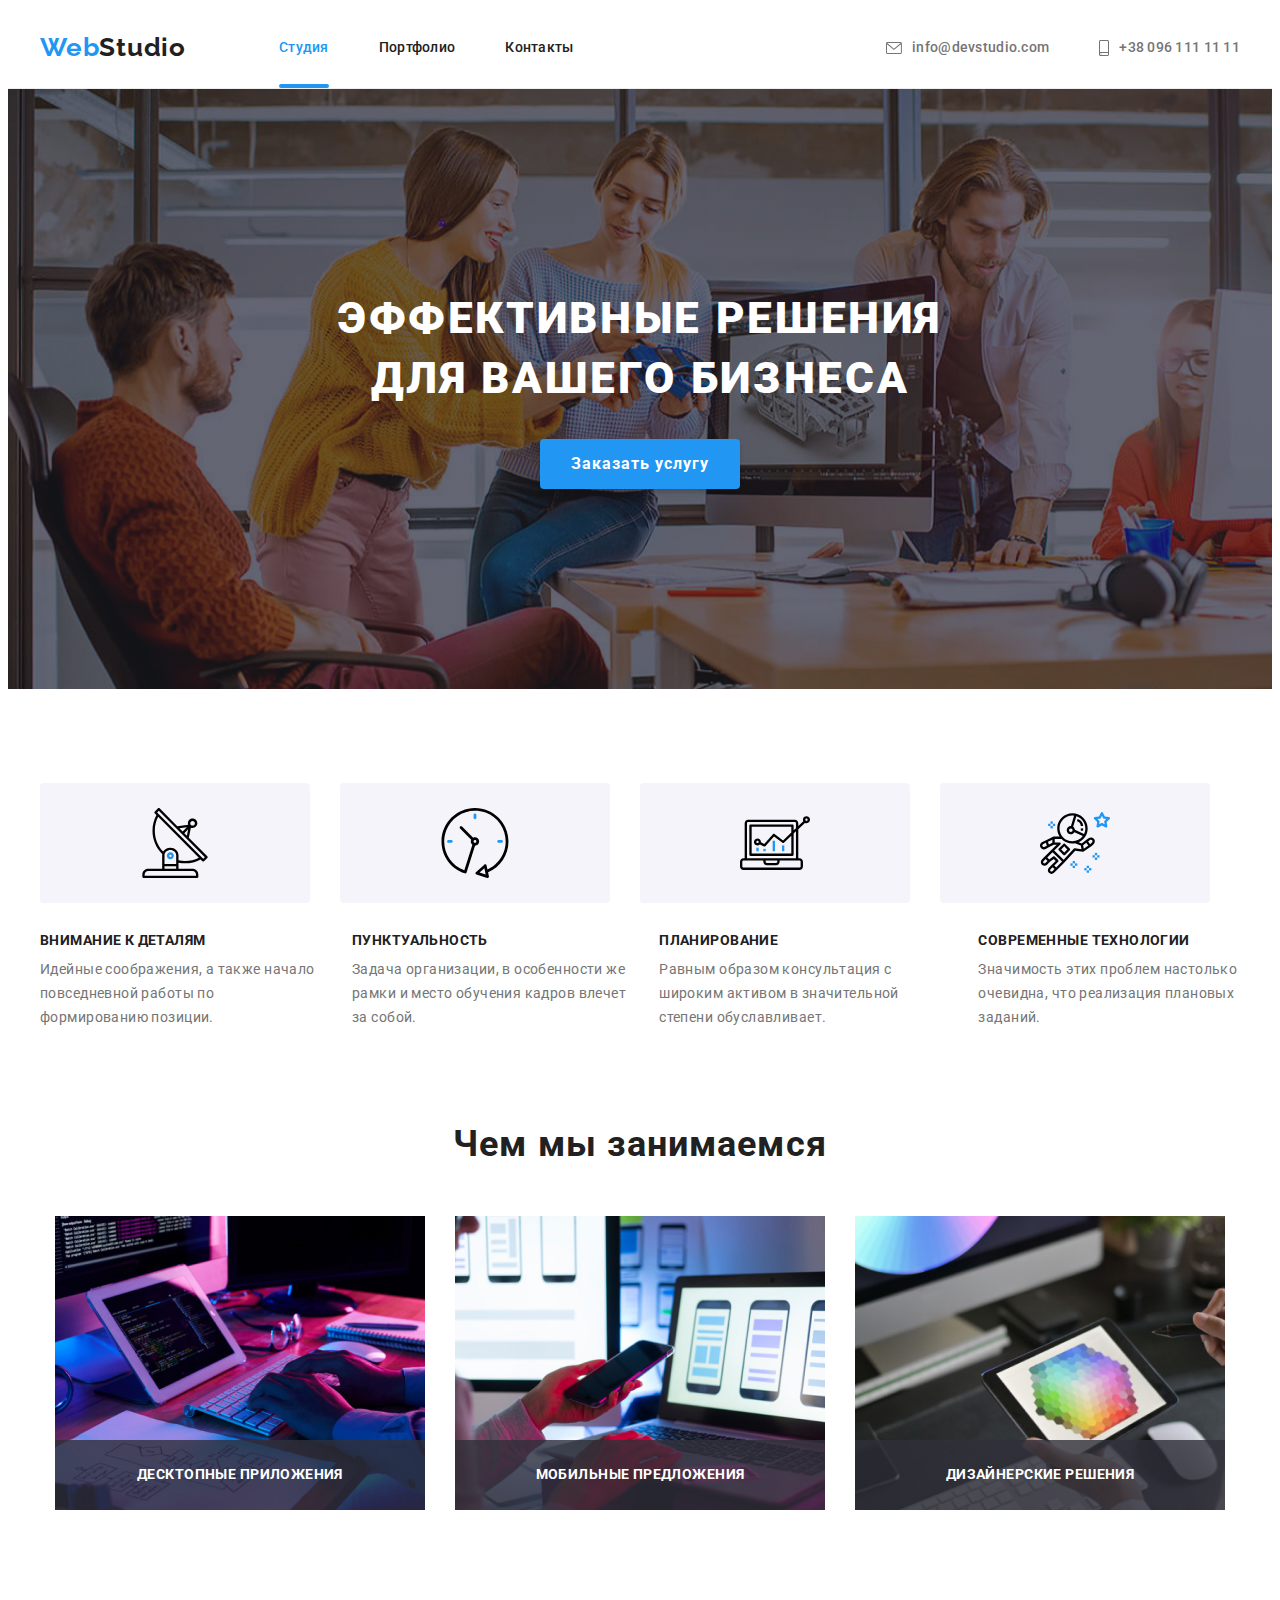
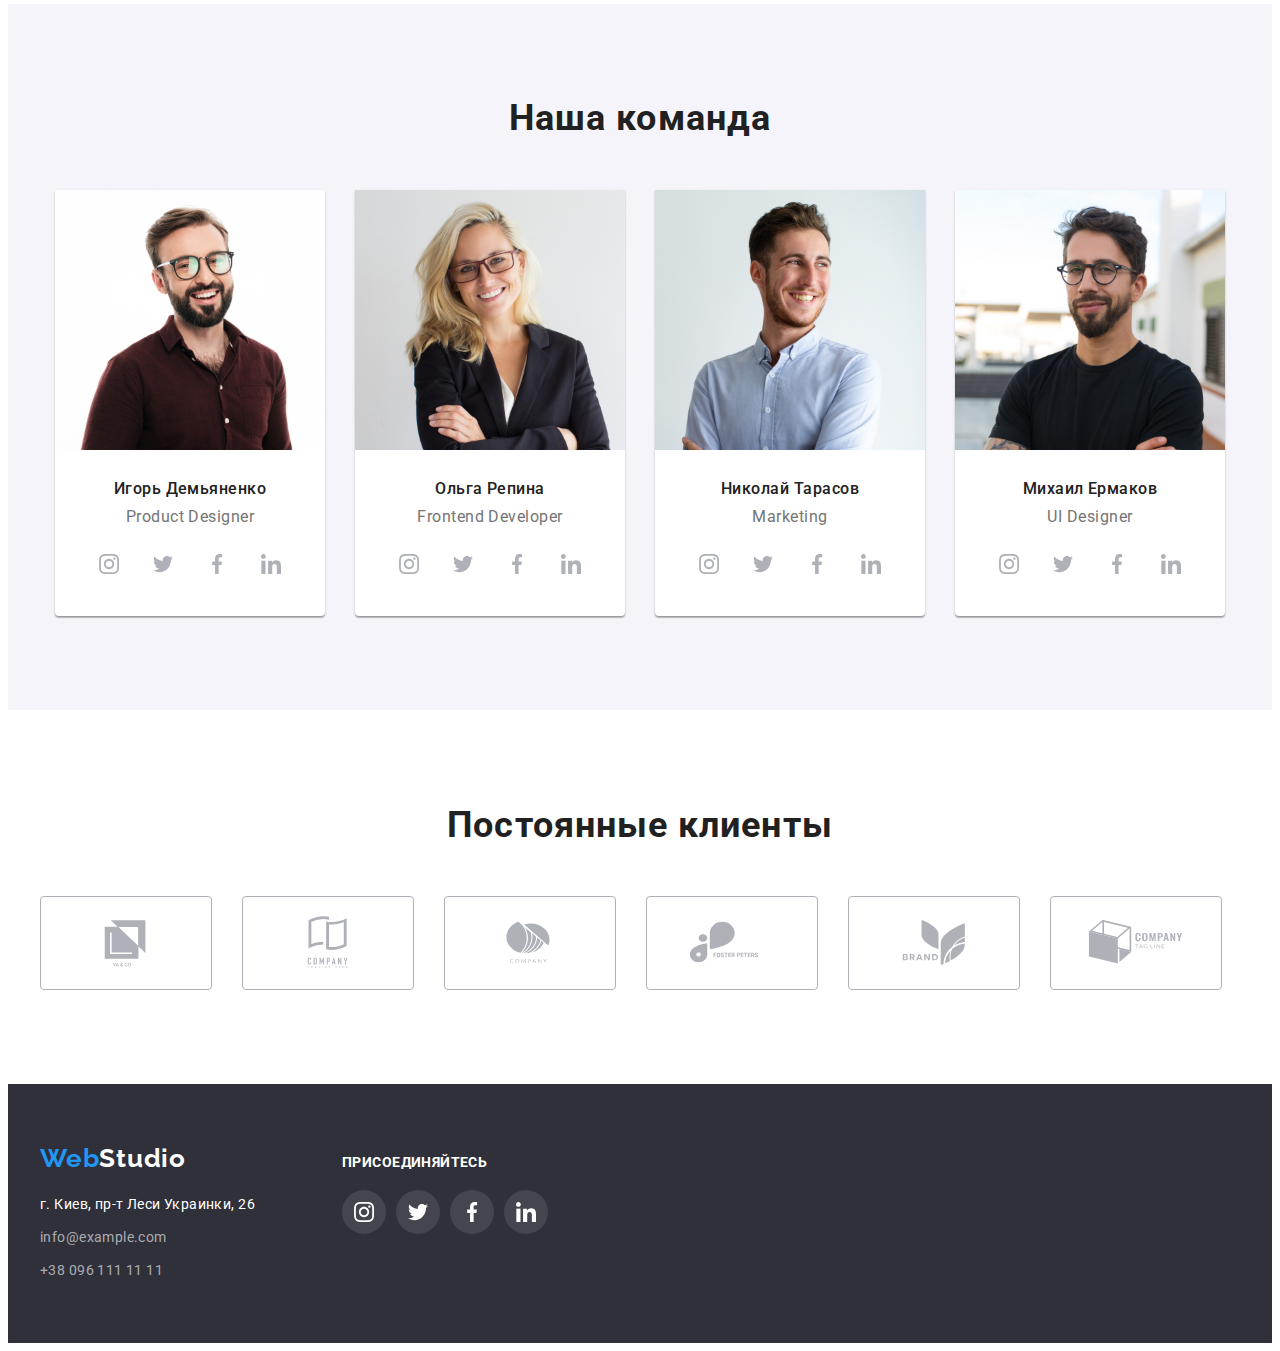
==== commit a06a8bc1: "правки дз5" ====
--- a/index.html
+++ b/index.html
@@ -21,6 +21,7 @@
       rel="stylesheet"
       href="https://cdnjs.cloudflare.com/ajax/libs/animate.css/4.1.1/animate.min.css"
     />
+    <link href="https://unpkg.com/aos@2.3.1/dist/aos.css" rel="stylesheet" />
     <link rel="stylesheet" href="./css/styles.css" />
     <title>WebStudio</title>
   </head>
@@ -319,6 +320,7 @@
       <section class="section customers">
         <div class="container">
           <h2 class="customers-title">Постоянные клиенты</h2>
+
           <ul class="customers-list list">
             <li class="customers-image">
               <a href="" class="customers-link"
@@ -431,10 +433,18 @@
         </div>
       </div>
     </footer>
+    <script src="https://unpkg.com/aos@2.3.1/dist/aos.js"></script>
+    <script>
+      AOS.init();
+    </script>
 
     <div class="backdrop is-hidden" data-modal>
       <div class="modal">
-        <button type="button" class="modal-close-btn" data-modal-close>X</button>
+        <button type="button" class="modal-close-btn" data-modal-close>
+          <svg class="customers-icon" width="18" height="18">
+            <use href="./images/icons/symbol-defs.svg#icon-close-black"></use>
+          </svg>
+        </button>
       </div>
     </div>
 
--- a/css/styles.css
+++ b/css/styles.css
@@ -109,7 +109,6 @@
   display: flex;
   position: relative;
   align-items: flex-end;
-  transition: color 250ms cubic-bezier(0.4, 0, 0.2, 1);
 }
 
 .header-nav-links > .link {
@@ -120,7 +119,6 @@
   letter-spacing: 0.02em;
   color: var(--primary-text-color);
   transition: color 250ms cubic-bezier(0.4, 0, 0.2, 1);
-
   padding-top: 32px;
   padding-bottom: 32px;
 }
@@ -140,17 +138,15 @@
   color: var(--accent-color);
 }
 
-.header-nav-links::after {
+.link.current::after {
   position: absolute;
   display: block;
   content: '';
+  bottom: 0;
+  width: 100%;
   height: 4px;
   border-radius: 2px;
   background-color: var(--accent-color);
-}
-.header-nav-links:hover::after,
-.header-nav-links:focus::after {
-  width: 100%;
 }
 
 .header-contacts {
@@ -346,7 +342,10 @@
   text-transform: uppercase;
   background-color: rgba(47, 48, 58, 0.8);
   color: var(--primary-white-color);
-  padding: 27px;
+  display: flex;
+  justify-content: center;
+  align-items: center;
+  height: 70px;
   width: 370px;
 }
 
@@ -460,10 +459,6 @@
 
 .customers-list {
   display: flex;
-  list-style: none;
-  padding: 0;
-  margin: 0;
-  justify-content: center;
 }
 
 .customers-image + .customers-image {
@@ -471,24 +466,32 @@
 }
 
 .customers-link {
+  position: relative;
   width: 170px;
   height: 92px;
   background-color: var(--primary-white-color);
-  transition: color 250ms cubic-bezier(0.4, 0, 0.2, 1);
   display: flex;
   justify-content: center;
   align-items: center;
   fill: #afb1b8;
-
   border: 1px solid #afb1b8;
-  box-sizing: border-box;
   border-radius: 4px;
+  transform: scale(1);
+  transition: transform 250ms cubic-bezier(0.4, 0, 0.2, 1);
+}
+
+.customers-link::before {
+  position: absolute;
+  display: block;
+  content: '';
 }
 
 .customers-link:hover,
 .customers-link:focus {
   background-color: var(--primary-white-color);
   fill: var(--accent-color);
+  border-color: var(--accent-color);
+  transform: scale(0.9);
 }
 
 /*--------------------------------Footer--------------------------------*/
@@ -689,7 +692,8 @@
     1px 4px 6px rgba(0, 0, 0, 0.16);
 }
 
-.progect-img-item:hover .progect-top-text {
+.progect-img-item:hover .progect-top-text,
+.progect-img-item:focus .progect-top-text {
   transform: translateY(0%);
 }
 
@@ -764,14 +768,15 @@
 
 .modal-close-btn {
   position: absolute;
-  top: 10px;
-  right: 10px;
+  top: 8px;
+  right: 8px;
   width: 30px;
   height: 30px;
   background: var(--primary-white-color);
   border: 1px solid rgba(0, 0, 0, 0.1);
-  box-sizing: border-box;
   border-radius: 50%;
+  display: flex;
+  align-items: center;
 }
 
 .is-hidden {
